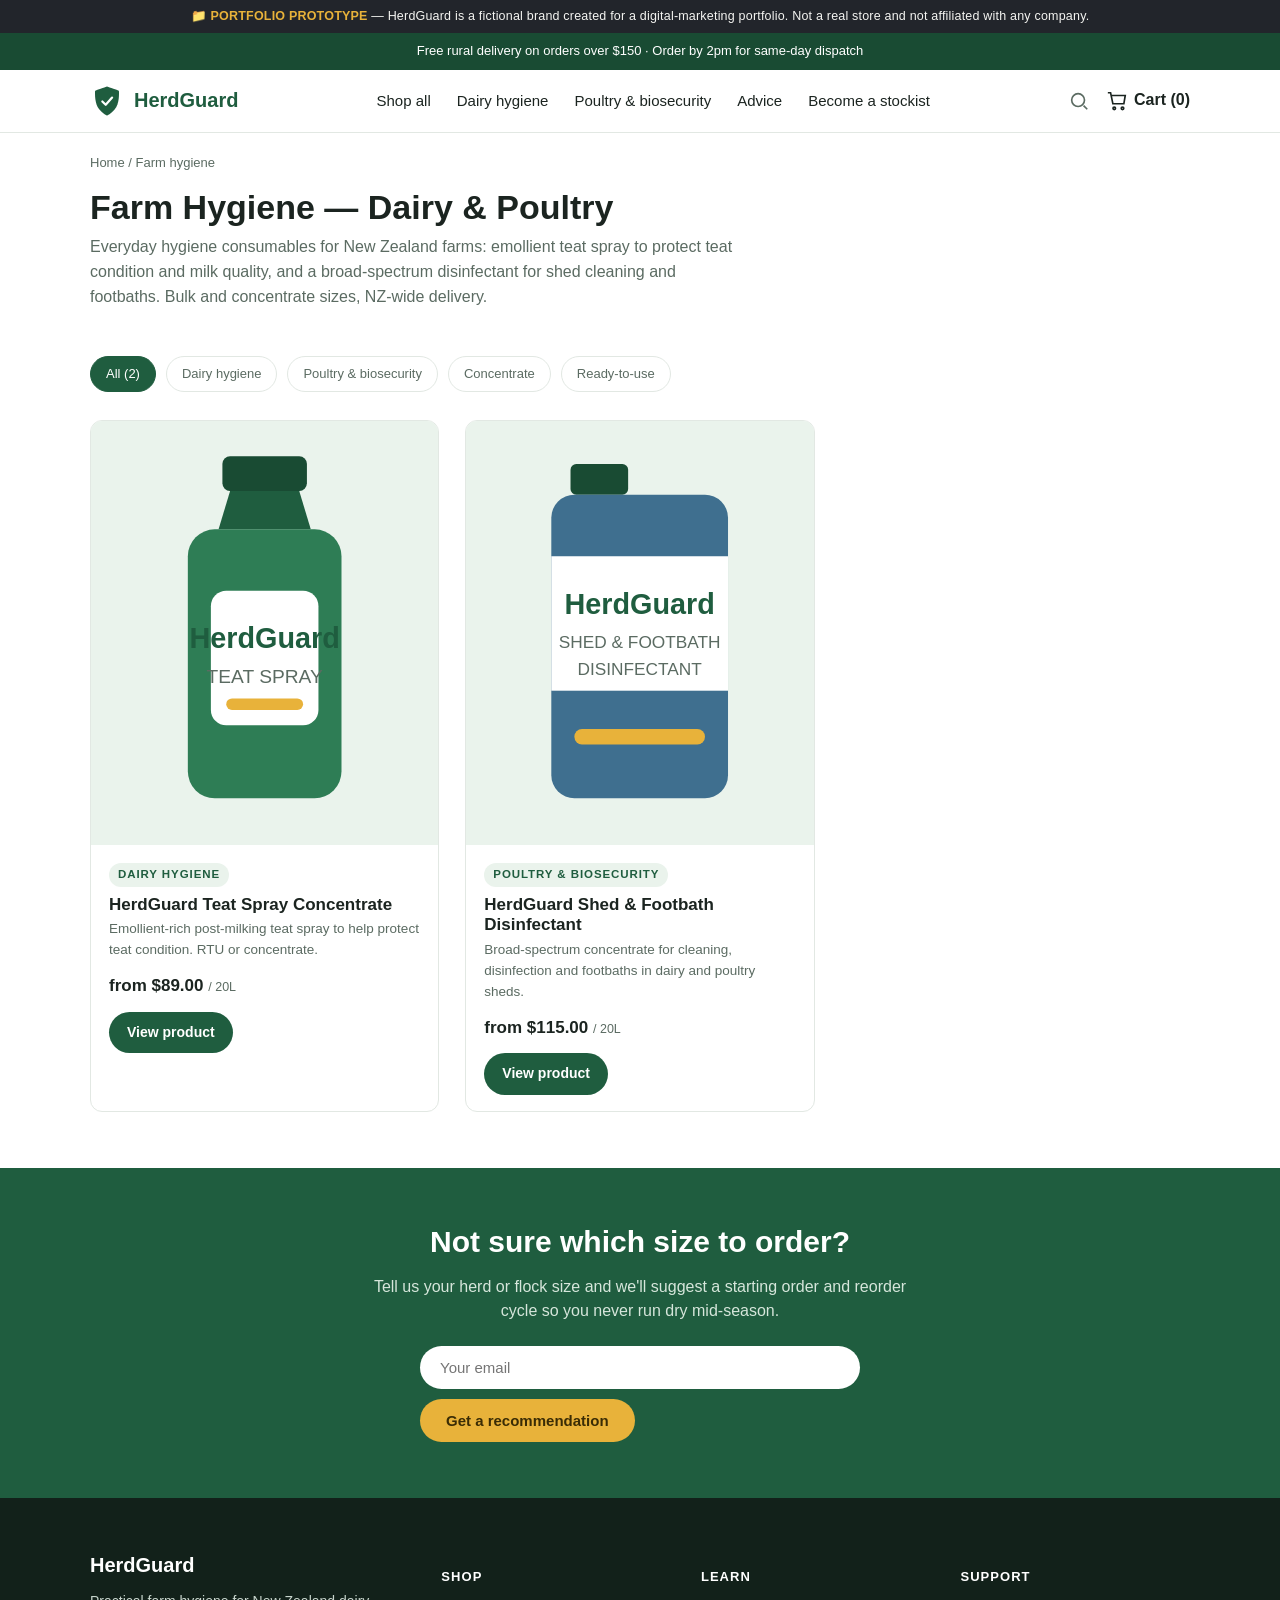
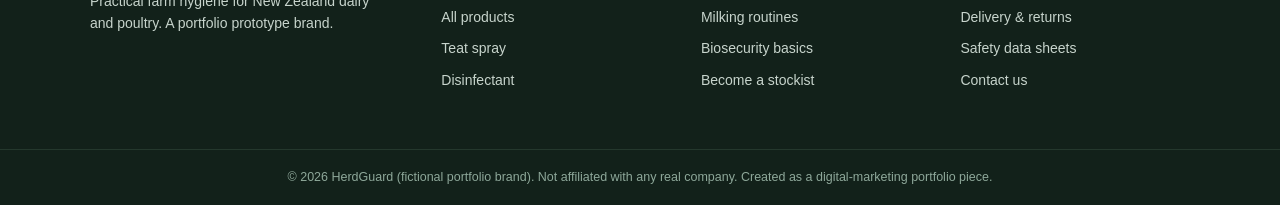
==== 02-shopify-store/collection.html @ 284fafda "HerdGuard: NZ farm-hygiene ecommerce marketing prototype (portfolio) A fictional-brand ecommerce mar" ====
<!DOCTYPE html>
<html lang="en-NZ">
<head>
<meta charset="UTF-8">
<meta name="viewport" content="width=device-width, initial-scale=1.0">
<title>Shop Farm Hygiene | Dairy & Poultry | HerdGuard</title>
<meta name="description" content="Shop HerdGuard farm-hygiene products for NZ dairy and poultry farms: emollient teat spray and broad-spectrum shed and footbath disinfectant. Bulk and concentrate sizes.">
<link rel="stylesheet" href="styles.css">
</head>
<body>

<div class="portfolio-bar">📁 <strong>PORTFOLIO PROTOTYPE</strong> — HerdGuard is a fictional brand created for a digital-marketing portfolio. Not a real store and not affiliated with any company.</div>
<div class="announce">Free rural delivery on orders over $150 · Order by 2pm for same-day dispatch</div>

<header class="site-header">
  <div class="header-inner">
    <a class="brand" href="index.html">
      <svg class="logo" viewBox="0 0 40 40" fill="none" xmlns="http://www.w3.org/2000/svg" aria-hidden="true">
        <path d="M20 3C11 6 6 8 6 8s-1 12 3 19 11 10 11 10 7-3 11-10 3-19 3-19-5-2-14-5Z" fill="#1f5d3f"/>
        <path d="M14.5 20.5l4 4 7.5-8.5" stroke="#fff" stroke-width="2.6" stroke-linecap="round" stroke-linejoin="round"/>
      </svg>
      HerdGuard
    </a>
    <nav class="nav">
      <a href="collection.html">Shop all</a>
      <a href="product-teat-spray.html">Dairy hygiene</a>
      <a href="collection.html">Poultry &amp; biosecurity</a>
      <a href="index.html#advice">Advice</a>
      <a href="index.html#stockists">Become a stockist</a>
    </nav>
    <div class="header-actions">
      <svg class="icon" viewBox="0 0 24 24"><circle cx="11" cy="11" r="7"/><path d="M21 21l-4-4"/></svg>
      <a class="cart" href="#"><svg class="icon" viewBox="0 0 24 24"><path d="M6 6h15l-1.5 9h-12L5 3H2"/><circle cx="9" cy="20" r="1.4"/><circle cx="18" cy="20" r="1.4"/></svg>Cart (0)</a>
    </div>
  </div>
</header>

<div class="wrap">
  <div class="crumb"><a href="index.html">Home</a> / <span>Farm hygiene</span></div>
  <div class="collection-head">
    <h1>Farm Hygiene — Dairy &amp; Poultry</h1>
    <p>Everyday hygiene consumables for New Zealand farms: emollient teat spray to protect teat condition and milk quality, and a broad-spectrum disinfectant for shed cleaning and footbaths. Bulk and concentrate sizes, NZ-wide delivery.</p>
  </div>

  <div class="filters">
    <span class="chip active">All (2)</span>
    <span class="chip">Dairy hygiene</span>
    <span class="chip">Poultry &amp; biosecurity</span>
    <span class="chip">Concentrate</span>
    <span class="chip">Ready-to-use</span>
  </div>

  <div class="grid" style="margin-bottom:56px">

    <a class="card" href="product-teat-spray.html">
      <div class="thumb">
        <svg viewBox="0 0 160 200" xmlns="http://www.w3.org/2000/svg" aria-label="HerdGuard teat spray bottle">
          <rect x="58" y="8" width="44" height="18" rx="4" fill="#194b33"/>
          <path d="M62 26h36l6 20H56z" fill="#1f5d3f"/>
          <rect x="40" y="46" width="80" height="140" rx="14" fill="#2e7d55"/>
          <rect x="52" y="78" width="56" height="70" rx="8" fill="#fff"/>
          <text x="80" y="108" text-anchor="middle" font-family="Arial" font-size="15" font-weight="700" fill="#1f5d3f">HerdGuard</text>
          <text x="80" y="126" text-anchor="middle" font-family="Arial" font-size="10" fill="#5b6b62">TEAT SPRAY</text>
          <rect x="60" y="134" width="40" height="6" rx="3" fill="#e8b23a"/>
        </svg>
      </div>
      <div class="body">
        <span class="tag">Dairy hygiene</span>
        <h3>HerdGuard Teat Spray Concentrate</h3>
        <p class="desc">Emollient-rich post-milking teat spray to help protect teat condition. RTU or concentrate.</p>
        <div class="price">from $89.00 <small>/ 20L</small></div>
        <span class="btn">View product</span>
      </div>
    </a>

    <a class="card" href="product-disinfectant.html">
      <div class="thumb">
        <svg viewBox="0 0 160 200" xmlns="http://www.w3.org/2000/svg" aria-label="HerdGuard shed and footbath disinfectant drum">
          <rect x="44" y="12" width="30" height="16" rx="3" fill="#194b33"/>
          <rect x="34" y="28" width="92" height="158" rx="12" fill="#3f6f8f"/>
          <rect x="34" y="60" width="92" height="70" fill="#fff"/>
          <text x="80" y="90" text-anchor="middle" font-family="Arial" font-size="15" font-weight="700" fill="#1f5d3f">HerdGuard</text>
          <text x="80" y="108" text-anchor="middle" font-family="Arial" font-size="9" fill="#5b6b62">SHED &amp; FOOTBATH</text>
          <text x="80" y="122" text-anchor="middle" font-family="Arial" font-size="9" fill="#5b6b62">DISINFECTANT</text>
          <rect x="46" y="150" width="68" height="8" rx="4" fill="#e8b23a"/>
        </svg>
      </div>
      <div class="body">
        <span class="tag">Poultry &amp; biosecurity</span>
        <h3>HerdGuard Shed &amp; Footbath Disinfectant</h3>
        <p class="desc">Broad-spectrum concentrate for cleaning, disinfection and footbaths in dairy and poultry sheds.</p>
        <div class="price">from $115.00 <small>/ 20L</small></div>
        <span class="btn">View product</span>
      </div>
    </a>

  </div>
</div>

<section class="band">
  <h2>Not sure which size to order?</h2>
  <p>Tell us your herd or flock size and we'll suggest a starting order and reorder cycle so you never run dry mid-season.</p>
  <form onsubmit="return false;">
    <input type="email" placeholder="Your email" aria-label="Your email">
    <button class="btn alt" type="submit">Get a recommendation</button>
  </form>
</section>

<footer class="footer">
  <div class="footer-inner">
    <div>
      <div class="brand" style="font-size:20px;margin-bottom:10px">HerdGuard</div>
      <p style="max-width:280px">Practical farm hygiene for New Zealand dairy and poultry. A portfolio prototype brand.</p>
    </div>
    <div><h4>Shop</h4><a href="collection.html">All products</a><a href="product-teat-spray.html">Teat spray</a><a href="product-disinfectant.html">Disinfectant</a></div>
    <div><h4>Learn</h4><a href="index.html#advice">Milking routines</a><a href="index.html#advice">Biosecurity basics</a><a href="index.html#stockists">Become a stockist</a></div>
    <div><h4>Support</h4><a href="#">Delivery &amp; returns</a><a href="#">Safety data sheets</a><a href="#">Contact us</a></div>
  </div>
  <div class="footer-bottom">© 2026 HerdGuard (fictional portfolio brand). Not affiliated with any real company. Created as a digital-marketing portfolio piece.</div>
</footer>

</body>
</html>
---- 02-shopify-store/styles.css ----
/* HerdGuard — portfolio store prototype styles
   Fictional brand. Not affiliated with any real company.
   Mimics a clean Shopify theme (Dawn-like) for portfolio purposes. */

:root{
  --green:#1f5d3f;      /* deep pasture green */
  --green-700:#194b33;
  --green-50:#eaf3ec;
  --sun:#e8b23a;        /* accent */
  --ink:#1b2420;
  --muted:#5b6b62;
  --line:#e2e8e3;
  --bg:#ffffff;
  --bg-soft:#f6f9f6;
  --radius:12px;
  --maxw:1140px;
  --shadow:0 2px 10px rgba(20,40,30,.06);
  --font: -apple-system,BlinkMacSystemFont,"Segoe UI",Roboto,Helvetica,Arial,sans-serif;
}

*{box-sizing:border-box}
html,body{margin:0;padding:0}
body{font-family:var(--font);color:var(--ink);background:var(--bg);line-height:1.55;-webkit-font-smoothing:antialiased}
img,svg{max-width:100%;display:block}
a{color:inherit;text-decoration:none}
h1,h2,h3{line-height:1.2;margin:0 0 .5em}
p{margin:0 0 1em}
.wrap{max-width:var(--maxw);margin:0 auto;padding:0 20px}

/* Portfolio disclaimer bar */
.portfolio-bar{background:#22252b;color:#f5f5f2;font-size:12.5px;text-align:center;padding:7px 14px;letter-spacing:.2px}
.portfolio-bar strong{color:var(--sun)}

/* Announcement bar */
.announce{background:var(--green-700);color:#fff;text-align:center;font-size:13px;padding:8px 14px;font-weight:500}

/* Header */
.site-header{border-bottom:1px solid var(--line);position:sticky;top:0;background:rgba(255,255,255,.96);backdrop-filter:blur(6px);z-index:20}
.header-inner{display:flex;align-items:center;justify-content:space-between;gap:20px;padding:14px 20px;max-width:var(--maxw);margin:0 auto}
.brand{display:flex;align-items:center;gap:10px;font-weight:700;font-size:20px;color:var(--green)}
.brand .logo{width:34px;height:34px}
.nav{display:flex;gap:26px;font-size:15px;font-weight:500}
.nav a:hover{color:var(--green)}
.header-actions{display:flex;gap:16px;align-items:center;color:var(--muted)}
.header-actions .cart{display:flex;align-items:center;gap:6px;font-weight:600;color:var(--ink)}
.icon{width:22px;height:22px;stroke:currentColor;fill:none;stroke-width:1.8}

/* Buttons */
.btn{display:inline-block;background:var(--green);color:#fff;font-weight:600;padding:13px 26px;border-radius:999px;font-size:15px;border:none;cursor:pointer;transition:background .15s}
.btn:hover{background:var(--green-700)}
.btn.alt{background:var(--sun);color:#3a2c05}
.btn.ghost{background:transparent;color:var(--green);border:1.5px solid var(--green)}
.btn.block{display:block;text-align:center;width:100%}

/* Hero */
.hero{background:linear-gradient(115deg,var(--green-50),#fbfdfa 60%);border-bottom:1px solid var(--line)}
.hero-inner{display:grid;grid-template-columns:1.1fr .9fr;gap:40px;align-items:center;padding:64px 0}
.eyebrow{color:var(--green);font-weight:700;font-size:13px;letter-spacing:.14em;text-transform:uppercase;margin-bottom:14px}
.hero h1{font-size:44px;letter-spacing:-.5px}
.hero p.lead{font-size:18px;color:var(--muted);max-width:520px}
.hero-cta{display:flex;gap:14px;margin-top:8px;flex-wrap:wrap}
.trust{display:flex;gap:22px;margin-top:26px;font-size:13.5px;color:var(--muted);flex-wrap:wrap}
.trust span{display:flex;align-items:center;gap:7px}
.hero-art{background:#fff;border-radius:20px;box-shadow:var(--shadow);padding:22px}

/* Value props */
.props{display:grid;grid-template-columns:repeat(4,1fr);gap:20px;padding:52px 0}
.prop{background:var(--bg-soft);border:1px solid var(--line);border-radius:var(--radius);padding:22px}
.prop h3{font-size:16px;margin-bottom:6px}
.prop p{font-size:14px;color:var(--muted);margin:0}
.prop .pico{width:30px;height:30px;color:var(--green);margin-bottom:12px}

/* Section heading */
.section{padding:56px 0}
.section-head{text-align:center;max-width:640px;margin:0 auto 36px}
.section-head h2{font-size:32px}
.section-head p{color:var(--muted);font-size:16px}
.section.soft{background:var(--bg-soft);border-top:1px solid var(--line);border-bottom:1px solid var(--line)}

/* Product grid / cards */
.grid{display:grid;grid-template-columns:repeat(3,1fr);gap:26px}
.card{background:#fff;border:1px solid var(--line);border-radius:var(--radius);overflow:hidden;transition:box-shadow .15s, transform .15s}
.card:hover{box-shadow:var(--shadow);transform:translateY(-2px)}
.card .thumb{background:var(--green-50);padding:20px;aspect-ratio:1/1;display:flex;align-items:center;justify-content:center}
.card .body{padding:16px 18px}
.card .tag{font-size:11.5px;font-weight:700;letter-spacing:.08em;text-transform:uppercase;color:var(--green);background:var(--green-50);padding:3px 9px;border-radius:999px;display:inline-block;margin-bottom:8px}
.card h3{font-size:17px;margin-bottom:4px}
.card .desc{font-size:13.5px;color:var(--muted);margin-bottom:12px;min-height:38px}
.card .price{font-weight:700;font-size:17px}
.card .price small{font-weight:500;color:var(--muted);font-size:12.5px}
.card .body .btn{margin-top:12px;padding:10px 18px;font-size:14px}

/* Breadcrumb + collection layout */
.crumb{font-size:13px;color:var(--muted);padding:20px 0 0}
.crumb a:hover{color:var(--green)}
.collection-head{padding:14px 0 30px}
.collection-head h1{font-size:34px;margin-bottom:8px}
.collection-head p{color:var(--muted);max-width:660px}
.filters{display:flex;gap:10px;flex-wrap:wrap;margin:0 0 28px}
.chip{font-size:13px;border:1px solid var(--line);border-radius:999px;padding:7px 15px;color:var(--muted);background:#fff}
.chip.active{background:var(--green);color:#fff;border-color:var(--green)}

/* Product detail */
.pdp{display:grid;grid-template-columns:1fr 1fr;gap:48px;padding:26px 0 40px;align-items:start}
.pdp-media{background:var(--green-50);border-radius:16px;padding:30px;position:sticky;top:90px}
.pdp-thumbs{display:flex;gap:10px;margin-top:14px}
.pdp-thumbs div{background:#fff;border:1px solid var(--line);border-radius:8px;padding:8px;width:74px;height:74px;display:flex;align-items:center;justify-content:center}
.pdp-info h1{font-size:30px;margin-bottom:6px}
.pdp .rating{color:var(--sun);font-size:15px;margin-bottom:14px}
.pdp .rating span{color:var(--muted);font-size:13px;margin-left:6px}
.pdp .price-lg{font-size:26px;font-weight:700;margin:4px 0 4px}
.pdp .price-lg small{font-size:13px;color:var(--muted);font-weight:500}
.pdp .variant{margin:20px 0}
.pdp .variant label{font-size:13px;font-weight:700;text-transform:uppercase;letter-spacing:.06em;color:var(--muted);display:block;margin-bottom:8px}
.opt-row{display:flex;gap:10px;flex-wrap:wrap}
.opt{border:1.5px solid var(--line);border-radius:8px;padding:10px 16px;font-size:14px;font-weight:600;cursor:pointer;background:#fff}
.opt.sel{border-color:var(--green);background:var(--green-50);color:var(--green)}
.qty-row{display:flex;gap:14px;align-items:center;margin:22px 0}
.qty{display:flex;align-items:center;border:1.5px solid var(--line);border-radius:8px;overflow:hidden}
.qty button{width:40px;height:44px;border:none;background:#fff;font-size:18px;cursor:pointer;color:var(--muted)}
.qty span{width:44px;text-align:center;font-weight:600}
.pdp .add{flex:1}
.feature-list{list-style:none;padding:0;margin:22px 0;border-top:1px solid var(--line)}
.feature-list li{display:flex;gap:12px;padding:13px 0;border-bottom:1px solid var(--line);font-size:14.5px}
.feature-list .fi{width:22px;height:22px;color:var(--green);flex:none;margin-top:1px}
.pdp .ship-note{font-size:13px;color:var(--muted);background:var(--bg-soft);border:1px solid var(--line);border-radius:8px;padding:12px 14px}
.pdp-tabs{border-top:1px solid var(--line);padding-top:22px;margin-top:8px}
.pdp-tabs h3{font-size:15px;text-transform:uppercase;letter-spacing:.05em;color:var(--muted)}
.pdp-tabs table{width:100%;border-collapse:collapse;font-size:14px}
.pdp-tabs td{padding:9px 0;border-bottom:1px solid var(--line)}
.pdp-tabs td:first-child{color:var(--muted);width:40%}

.claim-note{font-size:12px;color:var(--muted);font-style:italic;border-left:3px solid var(--green-50);padding-left:12px;margin-top:20px}

/* Newsletter / CTA band */
.band{background:var(--green);color:#fff;text-align:center;padding:56px 20px}
.band h2{font-size:30px;color:#fff}
.band p{color:#d6e6db;max-width:560px;margin:0 auto 22px}
.band form{display:flex;gap:10px;max-width:440px;margin:0 auto;flex-wrap:wrap}
.band input{flex:1;min-width:220px;border:none;border-radius:999px;padding:13px 20px;font-size:15px}

/* Footer */
.footer{background:#12211a;color:#c7d4cc;font-size:14px}
.footer-inner{display:grid;grid-template-columns:1.4fr 1fr 1fr 1fr;gap:30px;padding:52px 20px;max-width:var(--maxw);margin:0 auto}
.footer h4{color:#fff;font-size:13px;text-transform:uppercase;letter-spacing:.08em;margin-bottom:14px}
.footer a{display:block;color:#c7d4cc;padding:5px 0}
.footer a:hover{color:#fff}
.footer .brand{color:#fff}
.footer-bottom{border-top:1px solid #24382d;text-align:center;padding:18px;font-size:12.5px;color:#8ea89a}

/* Mobile */
@media(max-width:820px){
  .hero-inner{grid-template-columns:1fr;padding:40px 0;gap:28px}
  .hero h1{font-size:34px}
  .props{grid-template-columns:1fr 1fr;padding:36px 0}
  .grid{grid-template-columns:1fr 1fr;gap:16px}
  .pdp{grid-template-columns:1fr;gap:26px}
  .pdp-media{position:static}
  .nav{display:none}
  .footer-inner{grid-template-columns:1fr 1fr}
  .section-head h2,.band h2{font-size:26px}
}
@media(max-width:480px){
  .props{grid-template-columns:1fr}
  .grid{grid-template-columns:1fr}
  .card .desc{min-height:0}
  .footer-inner{grid-template-columns:1fr}
}
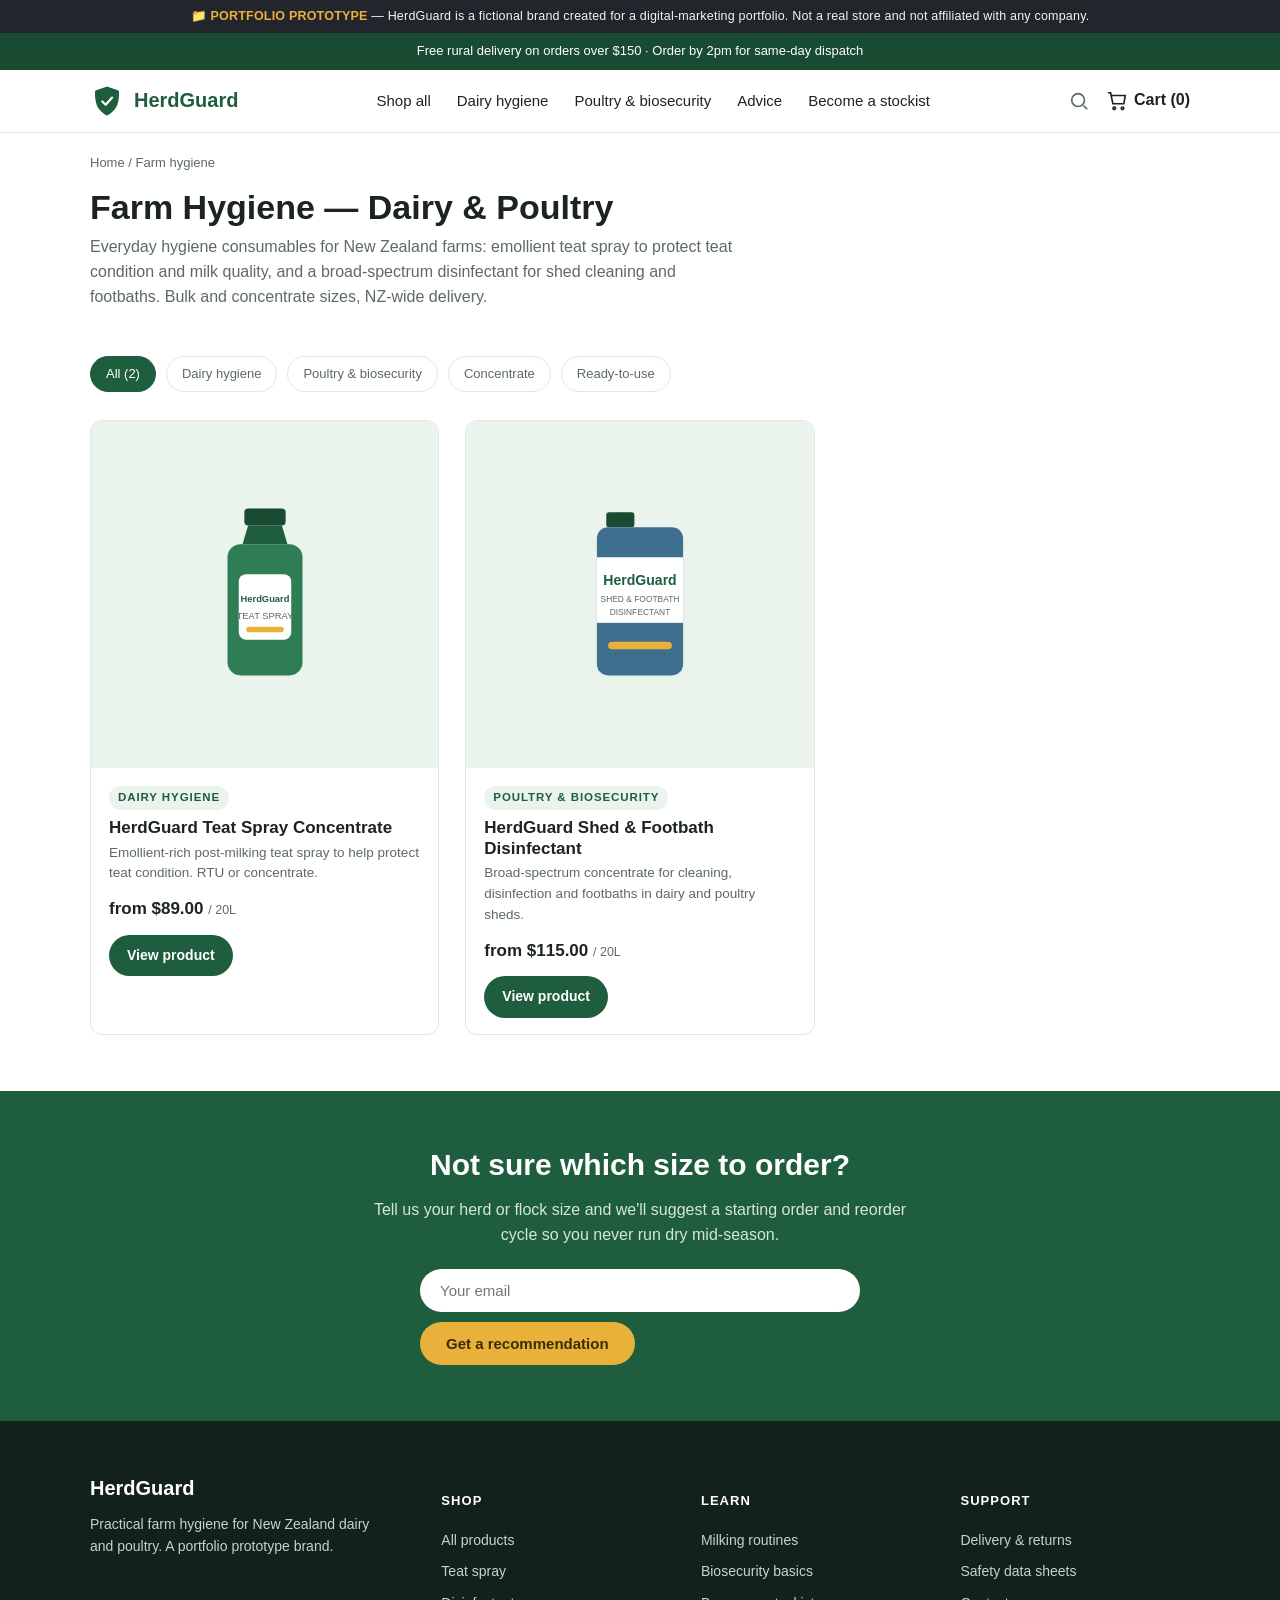
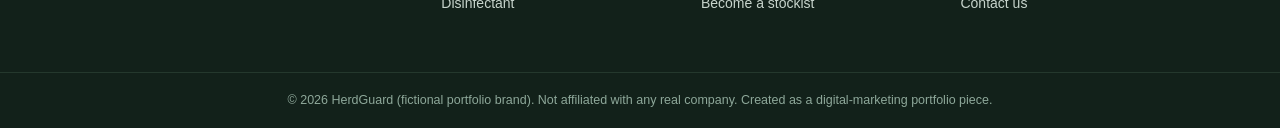
==== commit 8f0cb070: "Fix product image sizing and labels" ====
--- a/02-shopify-store/collection.html
+++ b/02-shopify-store/collection.html
@@ -59,7 +59,7 @@
           <path d="M62 26h36l6 20H56z" fill="#1f5d3f"/>
           <rect x="40" y="46" width="80" height="140" rx="14" fill="#2e7d55"/>
           <rect x="52" y="78" width="56" height="70" rx="8" fill="#fff"/>
-          <text x="80" y="108" text-anchor="middle" font-family="Arial" font-size="15" font-weight="700" fill="#1f5d3f">HerdGuard</text>
+          <text x="80" y="108" text-anchor="middle" font-family="Arial" font-size="10" font-weight="700" fill="#1f5d3f">HerdGuard</text>
           <text x="80" y="126" text-anchor="middle" font-family="Arial" font-size="10" fill="#5b6b62">TEAT SPRAY</text>
           <rect x="60" y="134" width="40" height="6" rx="3" fill="#e8b23a"/>
         </svg>
--- a/02-shopify-store/styles.css
+++ b/02-shopify-store/styles.css
@@ -82,6 +82,7 @@
 .card{background:#fff;border:1px solid var(--line);border-radius:var(--radius);overflow:hidden;transition:box-shadow .15s, transform .15s}
 .card:hover{box-shadow:var(--shadow);transform:translateY(-2px)}
 .card .thumb{background:var(--green-50);padding:20px;aspect-ratio:1/1;display:flex;align-items:center;justify-content:center}
+.card .thumb svg[aria-label^="HerdGuard"]{width:min(64%,150px);height:auto;max-height:76%}
 .card .body{padding:16px 18px}
 .card .tag{font-size:11.5px;font-weight:700;letter-spacing:.08em;text-transform:uppercase;color:var(--green);background:var(--green-50);padding:3px 9px;border-radius:999px;display:inline-block;margin-bottom:8px}
 .card h3{font-size:17px;margin-bottom:4px}
@@ -103,6 +104,7 @@
 /* Product detail */
 .pdp{display:grid;grid-template-columns:1fr 1fr;gap:48px;padding:26px 0 40px;align-items:start}
 .pdp-media{background:var(--green-50);border-radius:16px;padding:30px;position:sticky;top:90px}
+.pdp-media>svg{width:min(60%,280px);height:auto;margin:0 auto}
 .pdp-thumbs{display:flex;gap:10px;margin-top:14px}
 .pdp-thumbs div{background:#fff;border:1px solid var(--line);border-radius:8px;padding:8px;width:74px;height:74px;display:flex;align-items:center;justify-content:center}
 .pdp-info h1{font-size:30px;margin-bottom:6px}
